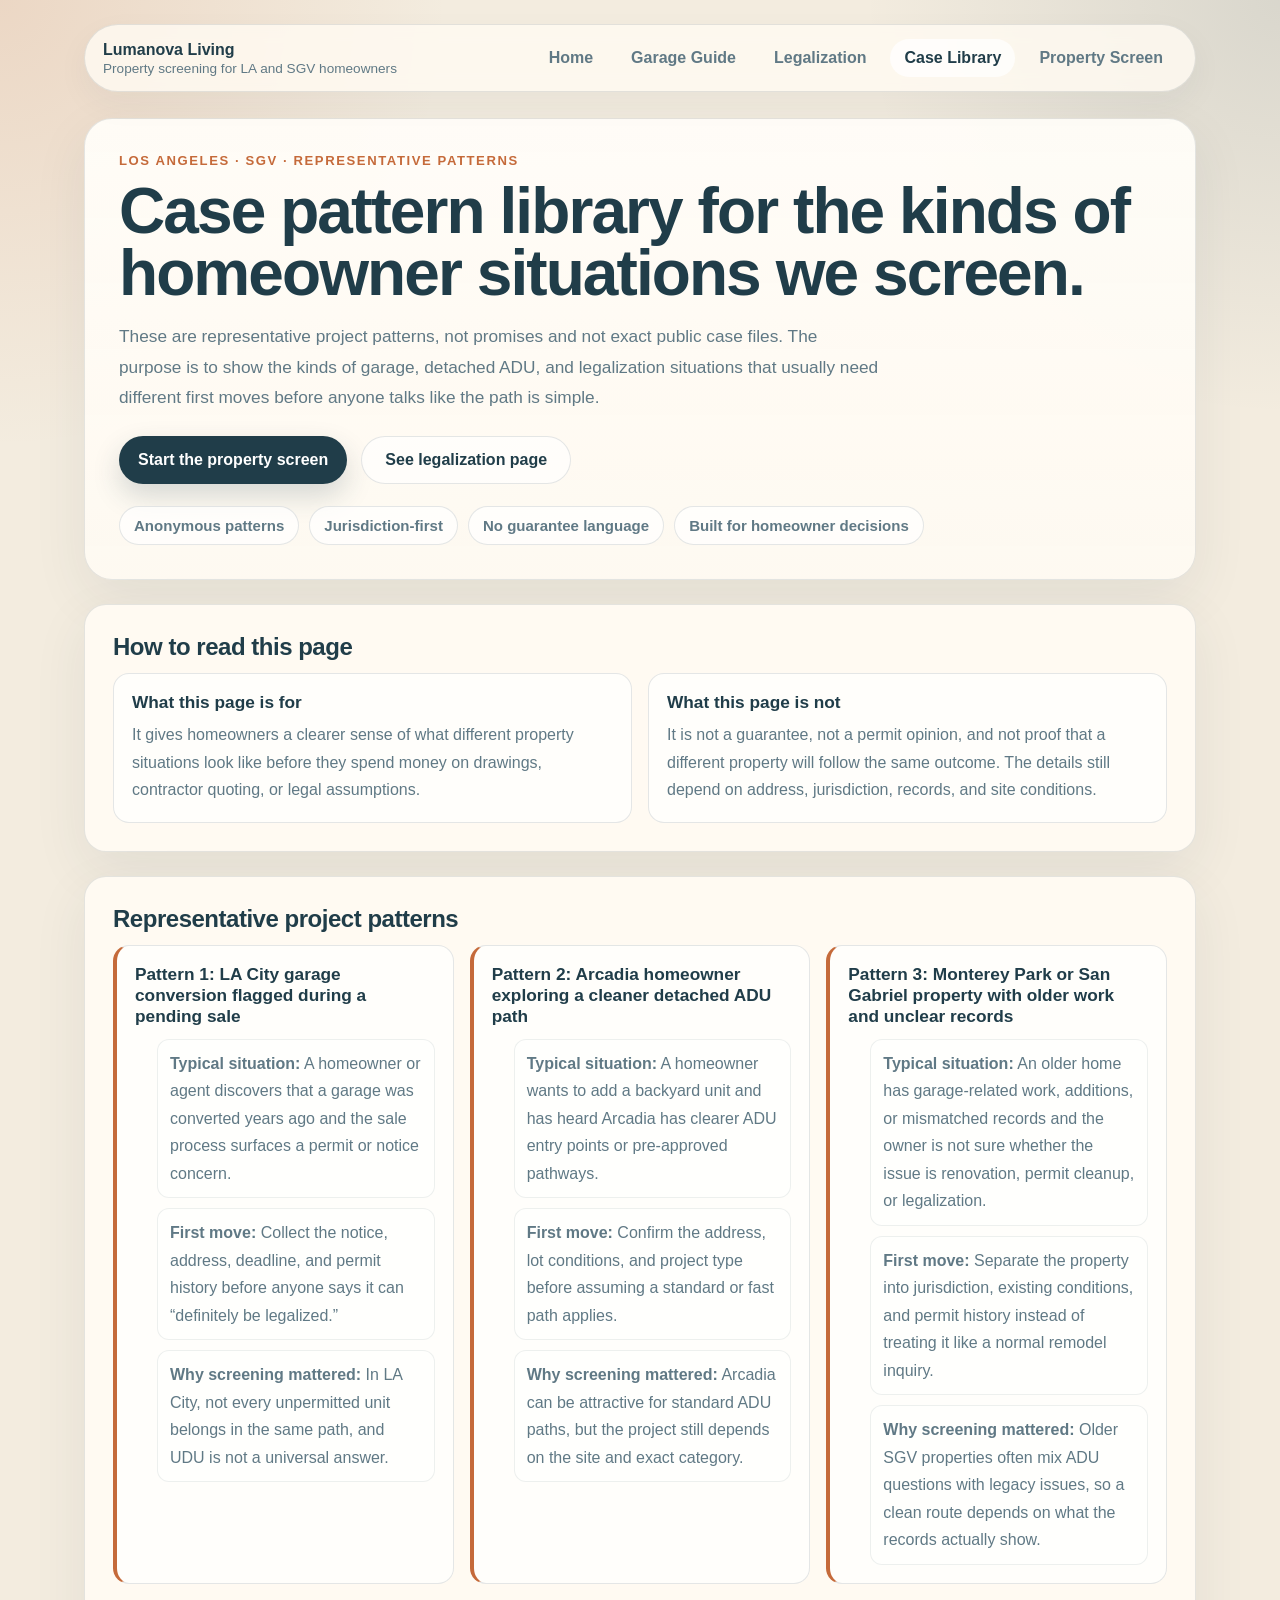
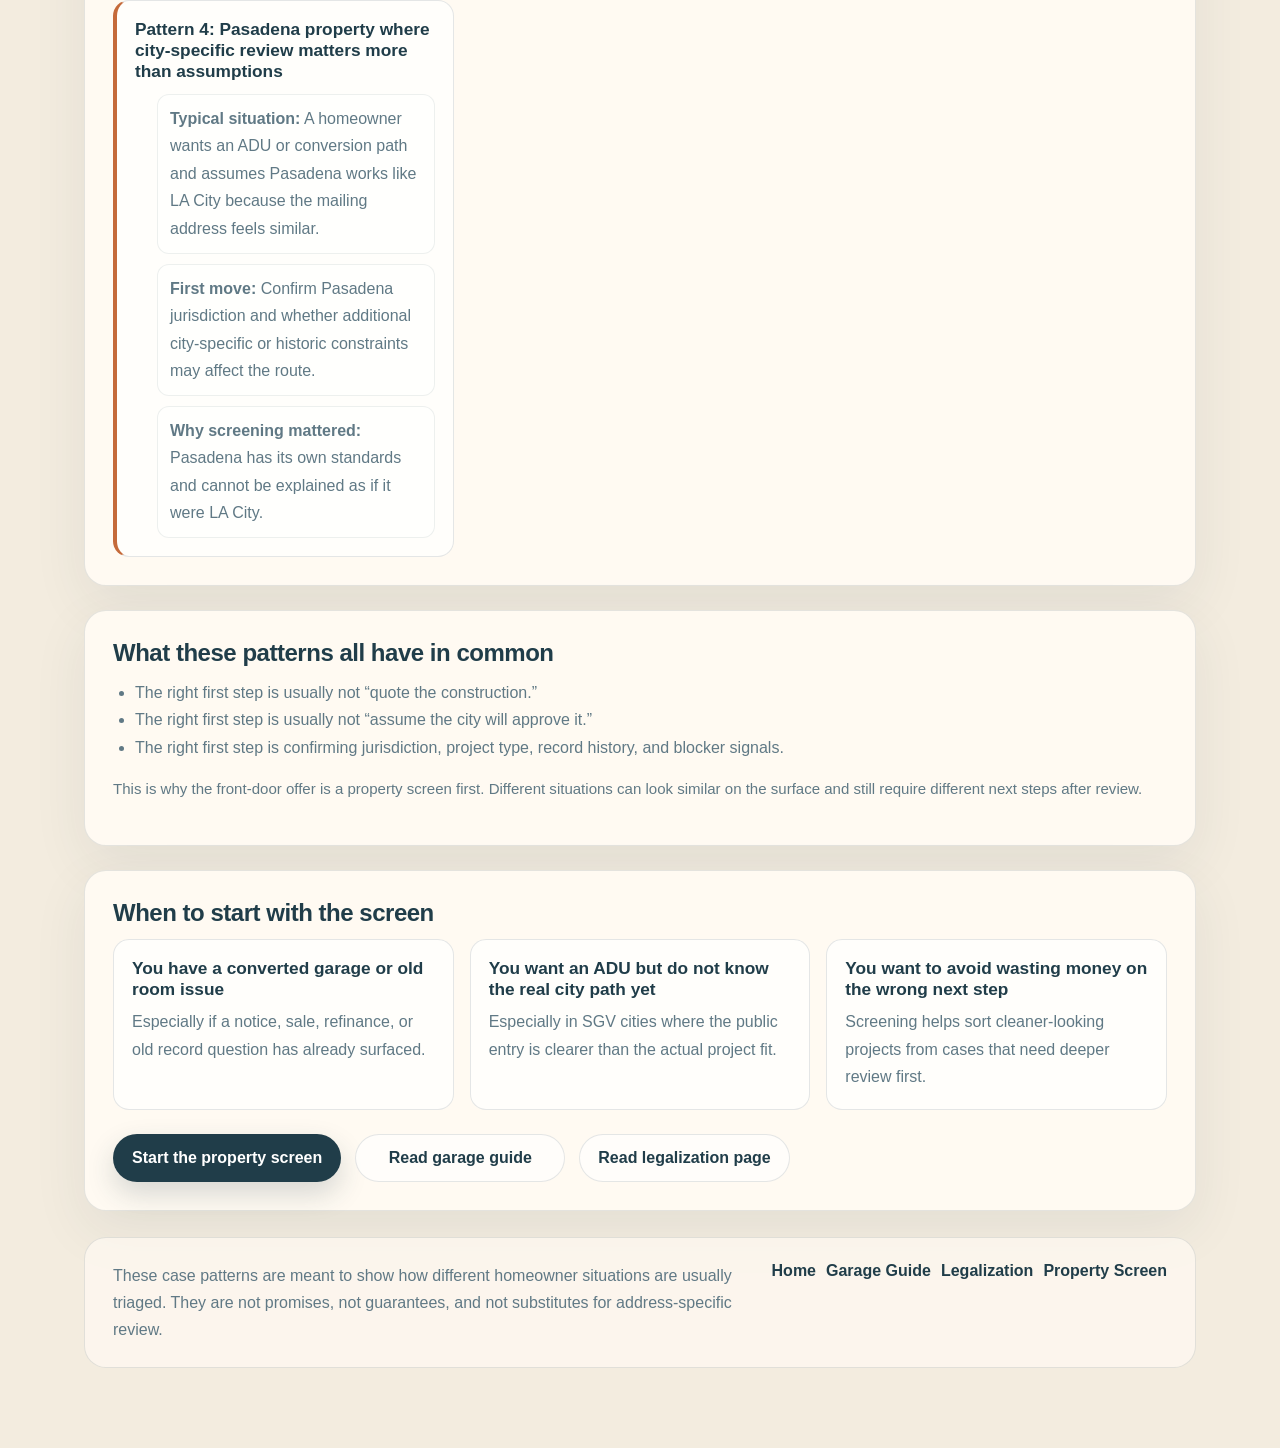
==== docs/case-library.html @ 388355a9 "Add public case pattern library" ====
<!DOCTYPE html>
<html lang="en">
  <head>
    <meta charset="UTF-8" />
    <meta name="viewport" content="width=device-width, initial-scale=1.0" />
    <title>Case Pattern Library | LA & SGV | Lumanova Living</title>
    <meta
      name="description"
      content="Representative LA and SGV project patterns for garage conversions, detached ADUs, and legalization issues. See how different property situations get screened before design or construction."
    />
    <link rel="stylesheet" href="./site.css" />
  </head>
  <body>
    <div class="site-shell">
      <header class="site-nav">
        <div class="brand-lockup">
          <div class="brand-name">Lumanova Living</div>
          <div class="brand-tag">Property screening for LA and SGV homeowners</div>
        </div>
        <nav class="nav-links">
          <a class="nav-link" href="./index.html">Home</a>
          <a class="nav-link" href="./garage-guide.html">Garage Guide</a>
          <a class="nav-link" href="./legalization.html">Legalization</a>
          <a class="nav-link is-active" href="./case-library.html">Case Library</a>
          <a class="nav-link" href="https://lumanova-living-adu-screening-fzcdyrfu9pakal7eelwwzj.streamlit.app/">Property Screen</a>
        </nav>
      </header>

      <section class="hero page-head">
        <div class="eyebrow">Los Angeles · SGV · Representative Patterns</div>
        <h1>Case pattern library for the kinds of homeowner situations we screen.</h1>
        <p class="page-sub">
          These are representative project patterns, not promises and not exact public case files. The purpose is
          to show the kinds of garage, detached ADU, and legalization situations that usually need different first
          moves before anyone talks like the path is simple.
        </p>
        <div class="hero-actions">
          <a class="button primary" href="https://lumanova-living-adu-screening-fzcdyrfu9pakal7eelwwzj.streamlit.app/">Start the property screen</a>
          <a class="button secondary" href="./legalization.html">See legalization page</a>
        </div>
        <div class="pill-row">
          <span class="pill">Anonymous patterns</span>
          <span class="pill">Jurisdiction-first</span>
          <span class="pill">No guarantee language</span>
          <span class="pill">Built for homeowner decisions</span>
        </div>
      </section>

      <section class="section">
        <h2>How to read this page</h2>
        <div class="grid-2">
          <article class="card">
            <h3>What this page is for</h3>
            <p>
              It gives homeowners a clearer sense of what different property situations look like before they spend
              money on drawings, contractor quoting, or legal assumptions.
            </p>
          </article>
          <article class="card">
            <h3>What this page is not</h3>
            <p>
              It is not a guarantee, not a permit opinion, and not proof that a different property will follow the
              same outcome. The details still depend on address, jurisdiction, records, and site conditions.
            </p>
          </article>
        </div>
      </section>

      <section class="section">
        <h2>Representative project patterns</h2>
        <div class="grid-2">
          <article class="card kicker-card">
            <h3>Pattern 1: LA City garage conversion flagged during a pending sale</h3>
            <ul class="detail-list">
              <li><strong>Typical situation:</strong> A homeowner or agent discovers that a garage was converted years ago and the sale process surfaces a permit or notice concern.</li>
              <li><strong>First move:</strong> Collect the notice, address, deadline, and permit history before anyone says it can “definitely be legalized.”</li>
              <li><strong>Why screening mattered:</strong> In LA City, not every unpermitted unit belongs in the same path, and UDU is not a universal answer.</li>
            </ul>
          </article>

          <article class="card kicker-card">
            <h3>Pattern 2: Arcadia homeowner exploring a cleaner detached ADU path</h3>
            <ul class="detail-list">
              <li><strong>Typical situation:</strong> A homeowner wants to add a backyard unit and has heard Arcadia has clearer ADU entry points or pre-approved pathways.</li>
              <li><strong>First move:</strong> Confirm the address, lot conditions, and project type before assuming a standard or fast path applies.</li>
              <li><strong>Why screening mattered:</strong> Arcadia can be attractive for standard ADU paths, but the project still depends on the site and exact category.</li>
            </ul>
          </article>

          <article class="card kicker-card">
            <h3>Pattern 3: Monterey Park or San Gabriel property with older work and unclear records</h3>
            <ul class="detail-list">
              <li><strong>Typical situation:</strong> An older home has garage-related work, additions, or mismatched records and the owner is not sure whether the issue is renovation, permit cleanup, or legalization.</li>
              <li><strong>First move:</strong> Separate the property into jurisdiction, existing conditions, and permit history instead of treating it like a normal remodel inquiry.</li>
              <li><strong>Why screening mattered:</strong> Older SGV properties often mix ADU questions with legacy issues, so a clean route depends on what the records actually show.</li>
            </ul>
          </article>

          <article class="card kicker-card">
            <h3>Pattern 4: Pasadena property where city-specific review matters more than assumptions</h3>
            <ul class="detail-list">
              <li><strong>Typical situation:</strong> A homeowner wants an ADU or conversion path and assumes Pasadena works like LA City because the mailing address feels similar.</li>
              <li><strong>First move:</strong> Confirm Pasadena jurisdiction and whether additional city-specific or historic constraints may affect the route.</li>
              <li><strong>Why screening mattered:</strong> Pasadena has its own standards and cannot be explained as if it were LA City.</li>
            </ul>
          </article>
        </div>
      </section>

      <section class="section">
        <h2>What these patterns all have in common</h2>
        <ul>
          <li>The right first step is usually not “quote the construction.”</li>
          <li>The right first step is usually not “assume the city will approve it.”</li>
          <li>The right first step is confirming jurisdiction, project type, record history, and blocker signals.</li>
        </ul>
        <p class="micro">
          This is why the front-door offer is a property screen first. Different situations can look similar on the surface and still require different next steps after review.
        </p>
      </section>

      <section class="section">
        <h2>When to start with the screen</h2>
        <div class="grid-3">
          <article class="card">
            <h3>You have a converted garage or old room issue</h3>
            <p>Especially if a notice, sale, refinance, or old record question has already surfaced.</p>
          </article>
          <article class="card">
            <h3>You want an ADU but do not know the real city path yet</h3>
            <p>Especially in SGV cities where the public entry is clearer than the actual project fit.</p>
          </article>
          <article class="card">
            <h3>You want to avoid wasting money on the wrong next step</h3>
            <p>Screening helps sort cleaner-looking projects from cases that need deeper review first.</p>
          </article>
        </div>
        <div class="section-actions">
          <a class="button primary" href="https://lumanova-living-adu-screening-fzcdyrfu9pakal7eelwwzj.streamlit.app/">Start the property screen</a>
          <a class="button secondary" href="./garage-guide.html">Read garage guide</a>
          <a class="button secondary" href="./legalization.html">Read legalization page</a>
        </div>
      </section>

      <footer class="site-footer">
        <div class="footer-copy">
          These case patterns are meant to show how different homeowner situations are usually triaged. They are not promises, not guarantees, and not substitutes for address-specific review.
        </div>
        <div class="footer-links">
          <a href="./index.html">Home</a>
          <a href="./garage-guide.html">Garage Guide</a>
          <a href="./legalization.html">Legalization</a>
          <a href="https://lumanova-living-adu-screening-fzcdyrfu9pakal7eelwwzj.streamlit.app/">Property Screen</a>
        </div>
      </footer>
    </div>
  </body>
</html>
---- docs/site.css ----
:root {
  --bg: #f3ecdf;
  --panel: #fffaf2;
  --panel-strong: #fffdf8;
  --text: #203d49;
  --muted: #607985;
  --accent: #c56a3a;
  --accent-soft: rgba(197, 106, 58, 0.12);
  --line: rgba(32, 61, 73, 0.12);
  --shadow: 0 18px 54px rgba(32, 61, 73, 0.08);
  --radius-xl: 28px;
  --radius-lg: 22px;
  --radius-md: 16px;
}

* {
  box-sizing: border-box;
}

html {
  scroll-behavior: smooth;
}

body {
  margin: 0;
  font-family: "Avenir Next", "Helvetica Neue", sans-serif;
  color: var(--text);
  background:
    radial-gradient(circle at top left, rgba(197, 106, 58, 0.16), transparent 28rem),
    radial-gradient(circle at top right, rgba(32, 61, 73, 0.12), transparent 26rem),
    var(--bg);
}

a {
  color: inherit;
}

.site-shell {
  max-width: 1160px;
  margin: 0 auto;
  padding: 24px 24px 80px;
}

.site-nav {
  display: flex;
  align-items: center;
  justify-content: space-between;
  gap: 16px;
  padding: 14px 18px;
  border: 1px solid var(--line);
  border-radius: 999px;
  background: rgba(255, 250, 242, 0.82);
  backdrop-filter: blur(10px);
  box-shadow: 0 12px 32px rgba(32, 61, 73, 0.05);
}

.brand-lockup {
  display: flex;
  flex-direction: column;
  gap: 2px;
}

.brand-name {
  font-size: 1rem;
  font-weight: 800;
}

.brand-tag {
  color: var(--muted);
  font-size: 0.85rem;
}

.nav-links {
  display: flex;
  flex-wrap: wrap;
  align-items: center;
  justify-content: flex-end;
  gap: 10px;
}

.nav-link {
  text-decoration: none;
  padding: 10px 14px;
  border-radius: 999px;
  color: var(--muted);
  font-weight: 600;
  transition: background 0.18s ease, color 0.18s ease;
}

.nav-link:hover,
.nav-link.is-active {
  color: var(--text);
  background: rgba(255, 255, 255, 0.72);
}

.hero {
  margin-top: 26px;
  padding: 34px;
  border-radius: var(--radius-xl);
  border: 1px solid var(--line);
  background: linear-gradient(180deg, rgba(255, 253, 248, 0.95), rgba(255, 250, 242, 0.92));
  box-shadow: var(--shadow);
}

.eyebrow {
  color: var(--accent);
  text-transform: uppercase;
  letter-spacing: 0.12em;
  font-size: 0.82rem;
  font-weight: 800;
}

.hero h1,
.page-head h1 {
  margin: 12px 0 14px;
  font-size: clamp(2.4rem, 5vw, 4.6rem);
  line-height: 0.97;
  letter-spacing: -0.03em;
}

.hero-copy,
.page-sub {
  max-width: 760px;
  color: var(--muted);
  font-size: 1.08rem;
  line-height: 1.75;
}

.hero-actions,
.section-actions {
  display: flex;
  flex-wrap: wrap;
  gap: 14px;
  margin-top: 24px;
}

.button {
  text-decoration: none;
  display: inline-flex;
  align-items: center;
  justify-content: center;
  min-width: 210px;
  padding: 14px 18px;
  border-radius: 999px;
  font-weight: 800;
  border: 1px solid transparent;
  transition: transform 0.18s ease, box-shadow 0.18s ease, background 0.18s ease;
}

.button:hover {
  transform: translateY(-1px);
}

.button.primary {
  background: var(--text);
  color: #fff;
  box-shadow: 0 12px 28px rgba(32, 61, 73, 0.18);
}

.button.secondary {
  background: rgba(255, 255, 255, 0.64);
  border-color: var(--line);
  color: var(--text);
}

.pill-row {
  display: flex;
  flex-wrap: wrap;
  gap: 10px;
  margin-top: 22px;
}

.pill {
  display: inline-flex;
  align-items: center;
  gap: 8px;
  padding: 10px 14px;
  border-radius: 999px;
  background: rgba(255, 255, 255, 0.7);
  border: 1px solid var(--line);
  color: var(--muted);
  font-size: 0.94rem;
  font-weight: 600;
}

.section {
  margin-top: 24px;
  padding: 28px;
  border-radius: var(--radius-lg);
  border: 1px solid var(--line);
  background: var(--panel);
  box-shadow: var(--shadow);
}

.section h2 {
  margin: 0 0 12px;
  font-size: 1.5rem;
  letter-spacing: -0.02em;
}

.section p,
.section li {
  color: var(--muted);
  line-height: 1.72;
}

.section ul {
  margin: 12px 0 0;
  padding-left: 22px;
}

.grid-3,
.grid-2 {
  display: grid;
  gap: 16px;
}

.grid-3 {
  grid-template-columns: repeat(auto-fit, minmax(230px, 1fr));
}

.grid-2 {
  grid-template-columns: repeat(auto-fit, minmax(280px, 1fr));
}

.card {
  border: 1px solid var(--line);
  border-radius: var(--radius-md);
  padding: 18px;
  background: rgba(255, 255, 255, 0.7);
}

.card.kicker-card {
  border-left: 4px solid var(--accent);
}

.card h3 {
  margin: 0 0 8px;
  font-size: 1.08rem;
}

.card p {
  margin: 0;
}

.process-list {
  display: grid;
  gap: 14px;
}

.process-step {
  display: grid;
  grid-template-columns: 48px 1fr;
  gap: 14px;
  align-items: start;
  padding: 16px 0;
  border-top: 1px solid var(--line);
}

.process-step:first-child {
  border-top: 0;
  padding-top: 0;
}

.step-badge {
  width: 44px;
  height: 44px;
  border-radius: 50%;
  display: inline-flex;
  align-items: center;
  justify-content: center;
  background: var(--accent-soft);
  color: var(--accent);
  font-weight: 800;
}

.faq-item + .faq-item {
  margin-top: 18px;
  padding-top: 18px;
  border-top: 1px solid var(--line);
}

.faq-item h3 {
  margin: 0 0 8px;
  font-size: 1.02rem;
}

.site-footer {
  margin-top: 26px;
  padding: 24px 28px;
  border-radius: var(--radius-lg);
  border: 1px solid var(--line);
  background: rgba(255, 250, 242, 0.7);
  display: flex;
  flex-wrap: wrap;
  justify-content: space-between;
  gap: 16px;
}

.footer-copy {
  max-width: 640px;
  color: var(--muted);
  line-height: 1.7;
}

.footer-links {
  display: flex;
  flex-wrap: wrap;
  gap: 10px;
}

.footer-links a {
  text-decoration: none;
  color: var(--text);
  font-weight: 700;
}

.micro {
  font-size: 0.94rem;
  color: var(--muted);
}

.micro strong {
  color: var(--text);
}

.split-highlight {
  display: grid;
  grid-template-columns: 1.15fr 0.85fr;
  gap: 18px;
}

.detail-list {
  margin: 12px 0 0;
  padding: 0;
  list-style: none;
  display: grid;
  gap: 10px;
}

.detail-list li {
  margin: 0;
  padding: 10px 12px;
  border-radius: 12px;
  background: rgba(255, 255, 255, 0.55);
  border: 1px solid rgba(32, 61, 73, 0.08);
}

@media (max-width: 900px) {
  .split-highlight {
    grid-template-columns: 1fr;
  }
}

@media (max-width: 760px) {
  .site-shell {
    padding: 16px 16px 60px;
  }

  .site-nav {
    border-radius: 24px;
    padding: 16px;
    align-items: flex-start;
    flex-direction: column;
  }

  .nav-links {
    justify-content: flex-start;
  }

  .hero,
  .section,
  .site-footer {
    padding: 22px;
  }

  .hero h1,
  .page-head h1 {
    font-size: 2.35rem;
  }

  .button {
    width: 100%;
  }
}
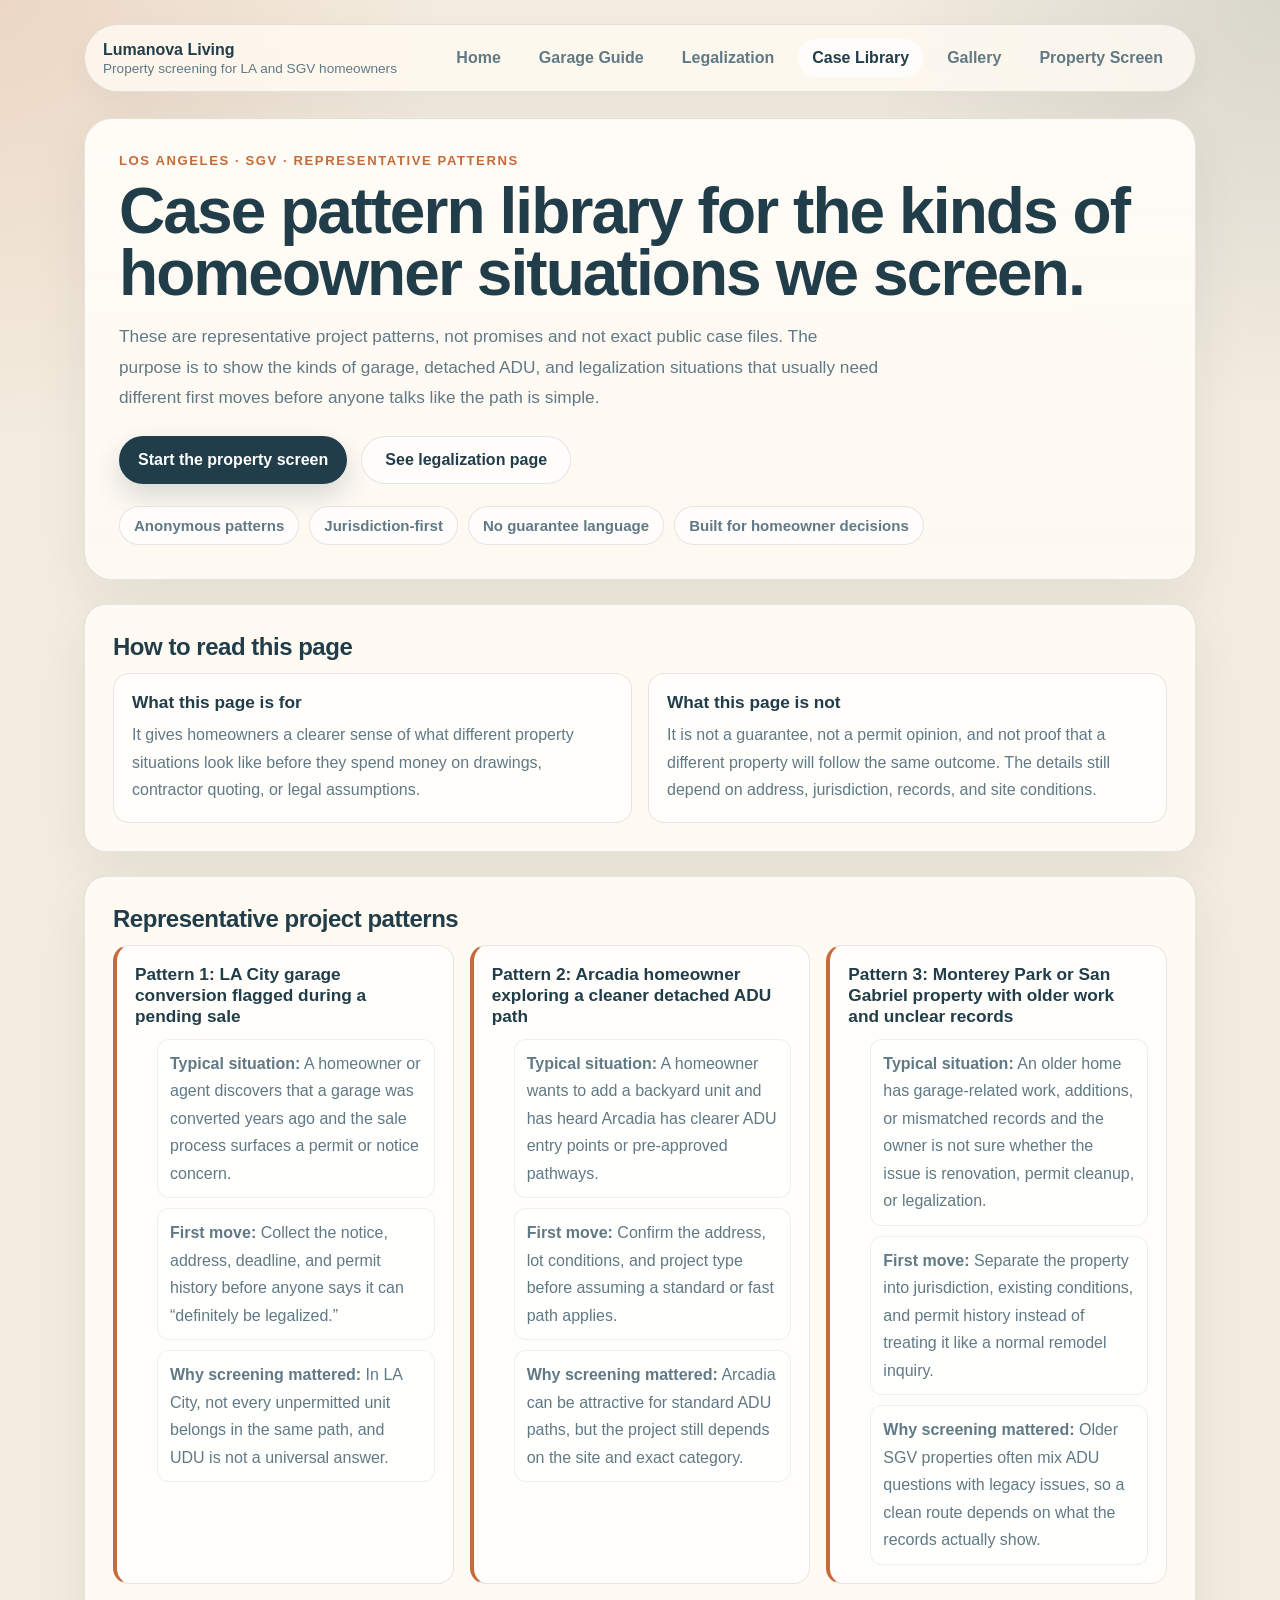
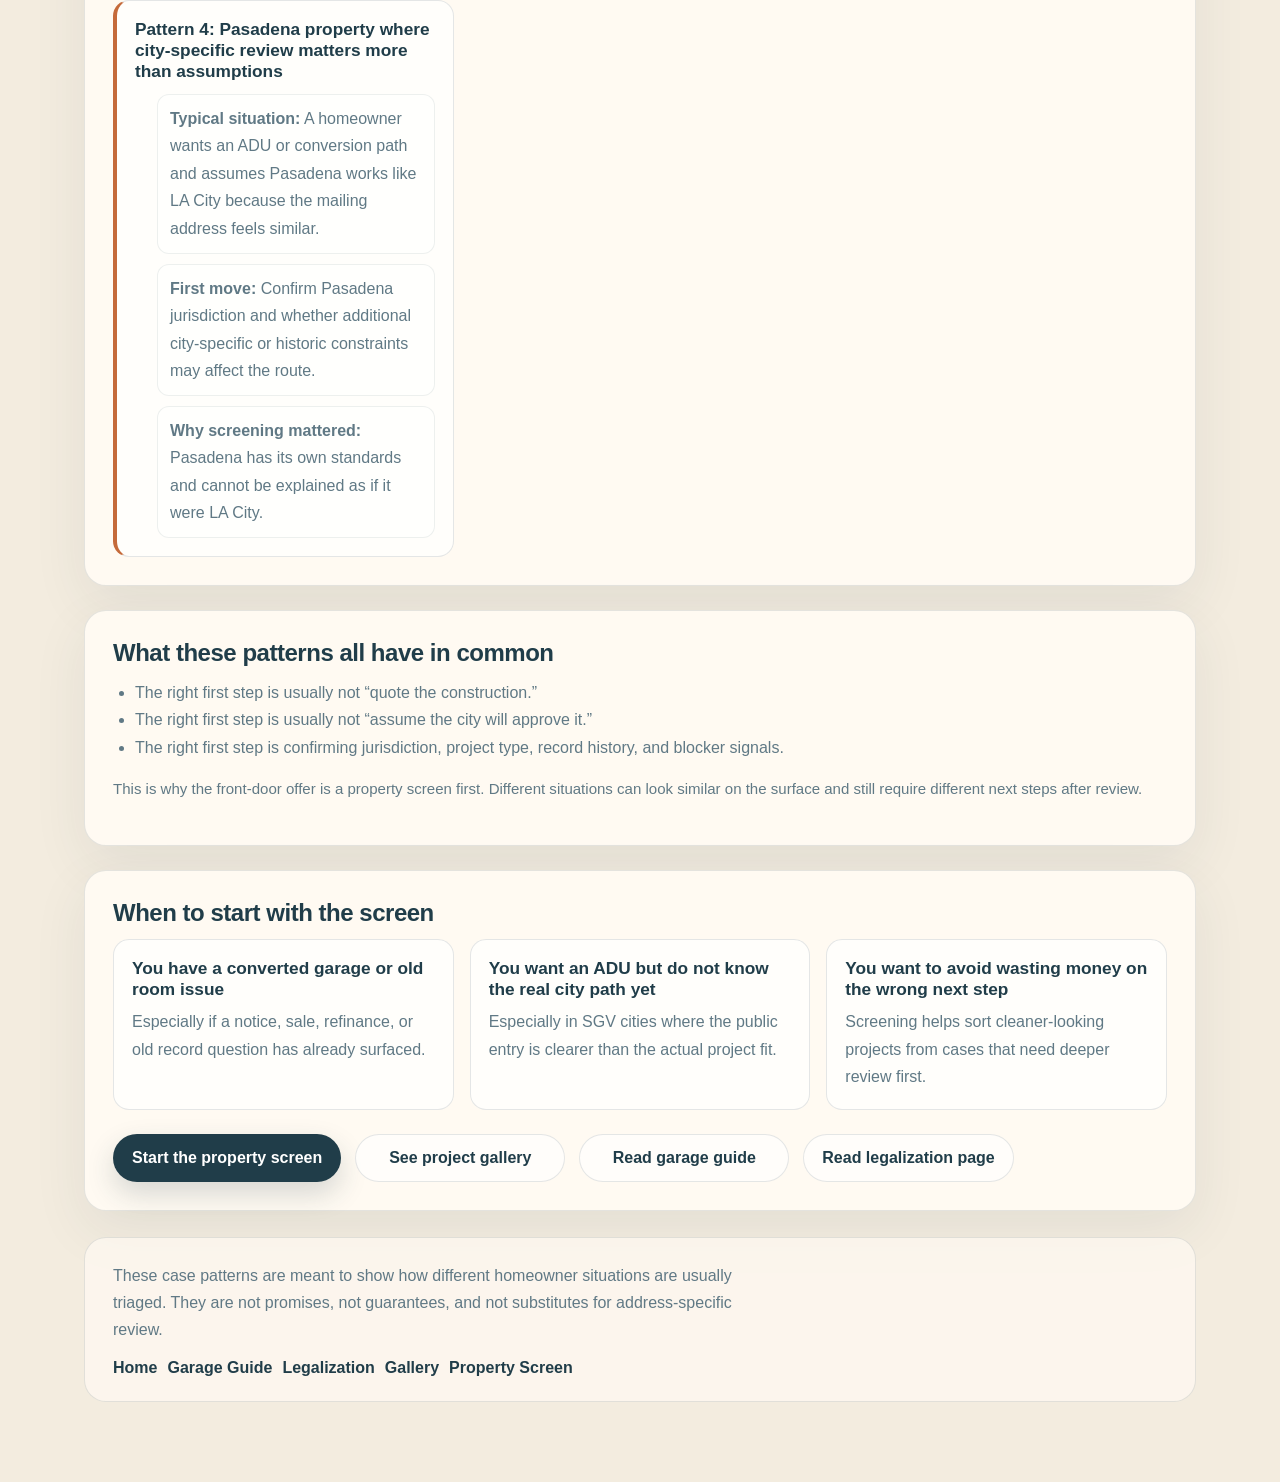
==== commit d50d19f9: "Add public project gallery assets" ====
--- a/docs/case-library.html
+++ b/docs/case-library.html
@@ -22,6 +22,7 @@
           <a class="nav-link" href="./garage-guide.html">Garage Guide</a>
           <a class="nav-link" href="./legalization.html">Legalization</a>
           <a class="nav-link is-active" href="./case-library.html">Case Library</a>
+          <a class="nav-link" href="./gallery.html">Gallery</a>
           <a class="nav-link" href="https://lumanova-living-adu-screening-fzcdyrfu9pakal7eelwwzj.streamlit.app/">Property Screen</a>
         </nav>
       </header>
@@ -137,6 +138,7 @@
         </div>
         <div class="section-actions">
           <a class="button primary" href="https://lumanova-living-adu-screening-fzcdyrfu9pakal7eelwwzj.streamlit.app/">Start the property screen</a>
+          <a class="button secondary" href="./gallery.html">See project gallery</a>
           <a class="button secondary" href="./garage-guide.html">Read garage guide</a>
           <a class="button secondary" href="./legalization.html">Read legalization page</a>
         </div>
@@ -150,6 +152,7 @@
           <a href="./index.html">Home</a>
           <a href="./garage-guide.html">Garage Guide</a>
           <a href="./legalization.html">Legalization</a>
+          <a href="./gallery.html">Gallery</a>
           <a href="https://lumanova-living-adu-screening-fzcdyrfu9pakal7eelwwzj.streamlit.app/">Property Screen</a>
         </div>
       </footer>
--- a/docs/site.css
+++ b/docs/site.css
@@ -280,6 +280,60 @@
   border-top: 1px solid var(--line);
 }
 
+.gallery-pair {
+  display: grid;
+  grid-template-columns: repeat(auto-fit, minmax(260px, 1fr));
+  gap: 16px;
+}
+
+.gallery-grid {
+  display: grid;
+  gap: 28px;
+}
+
+.media-frame {
+  border: 1px solid var(--line);
+  border-radius: var(--radius-md);
+  overflow: hidden;
+  background: rgba(255, 255, 255, 0.76);
+  box-shadow: 0 10px 24px rgba(32, 61, 73, 0.05);
+}
+
+.media-frame img,
+.media-frame video {
+  display: block;
+  width: 100%;
+  height: 320px;
+  object-fit: cover;
+  background: #dfe6e9;
+}
+
+.media-caption {
+  padding: 14px 16px 16px;
+}
+
+.media-caption strong {
+  display: block;
+  margin-bottom: 6px;
+  font-size: 0.94rem;
+  letter-spacing: 0.02em;
+}
+
+.media-caption p {
+  margin: 0;
+  color: var(--muted);
+  line-height: 1.6;
+}
+
+.section-label {
+  margin: 0 0 12px;
+  color: var(--accent);
+  text-transform: uppercase;
+  letter-spacing: 0.12em;
+  font-size: 0.8rem;
+  font-weight: 800;
+}
+
 .faq-item h3 {
   margin: 0 0 8px;
   font-size: 1.02rem;
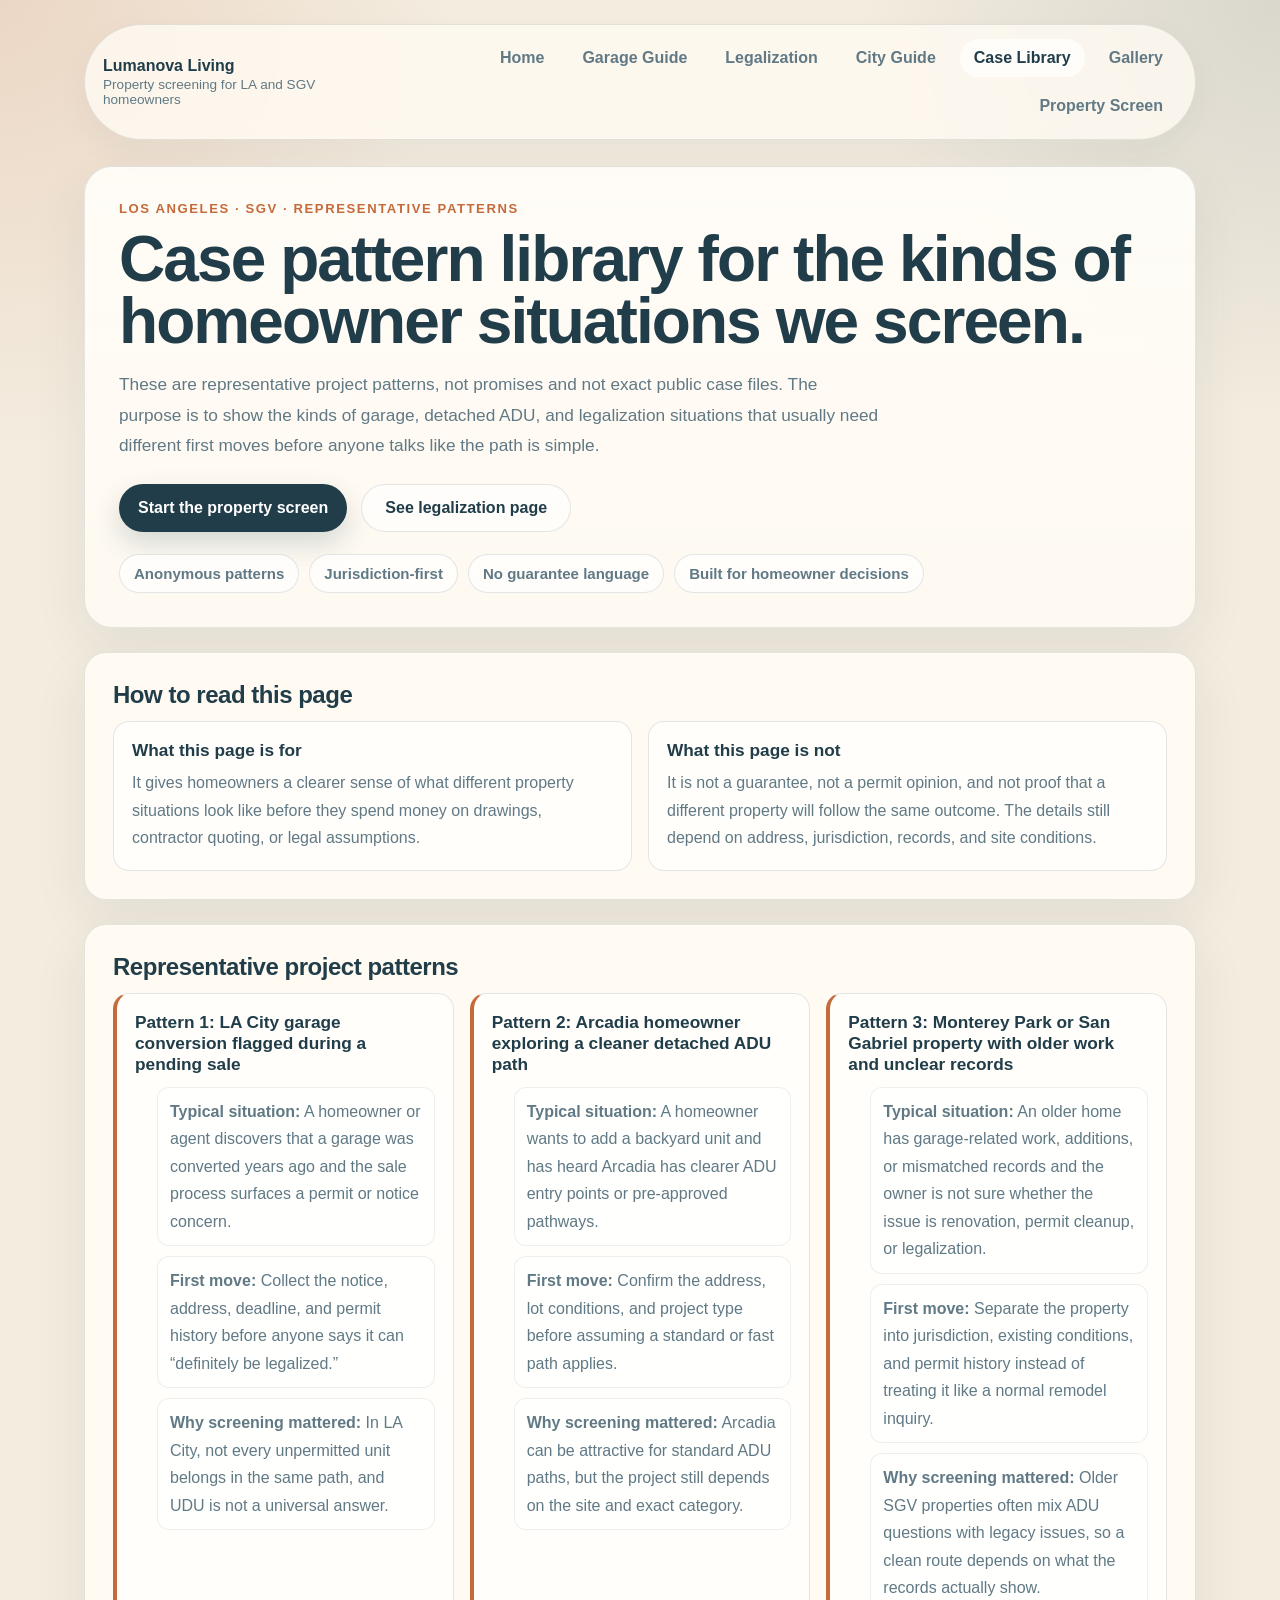
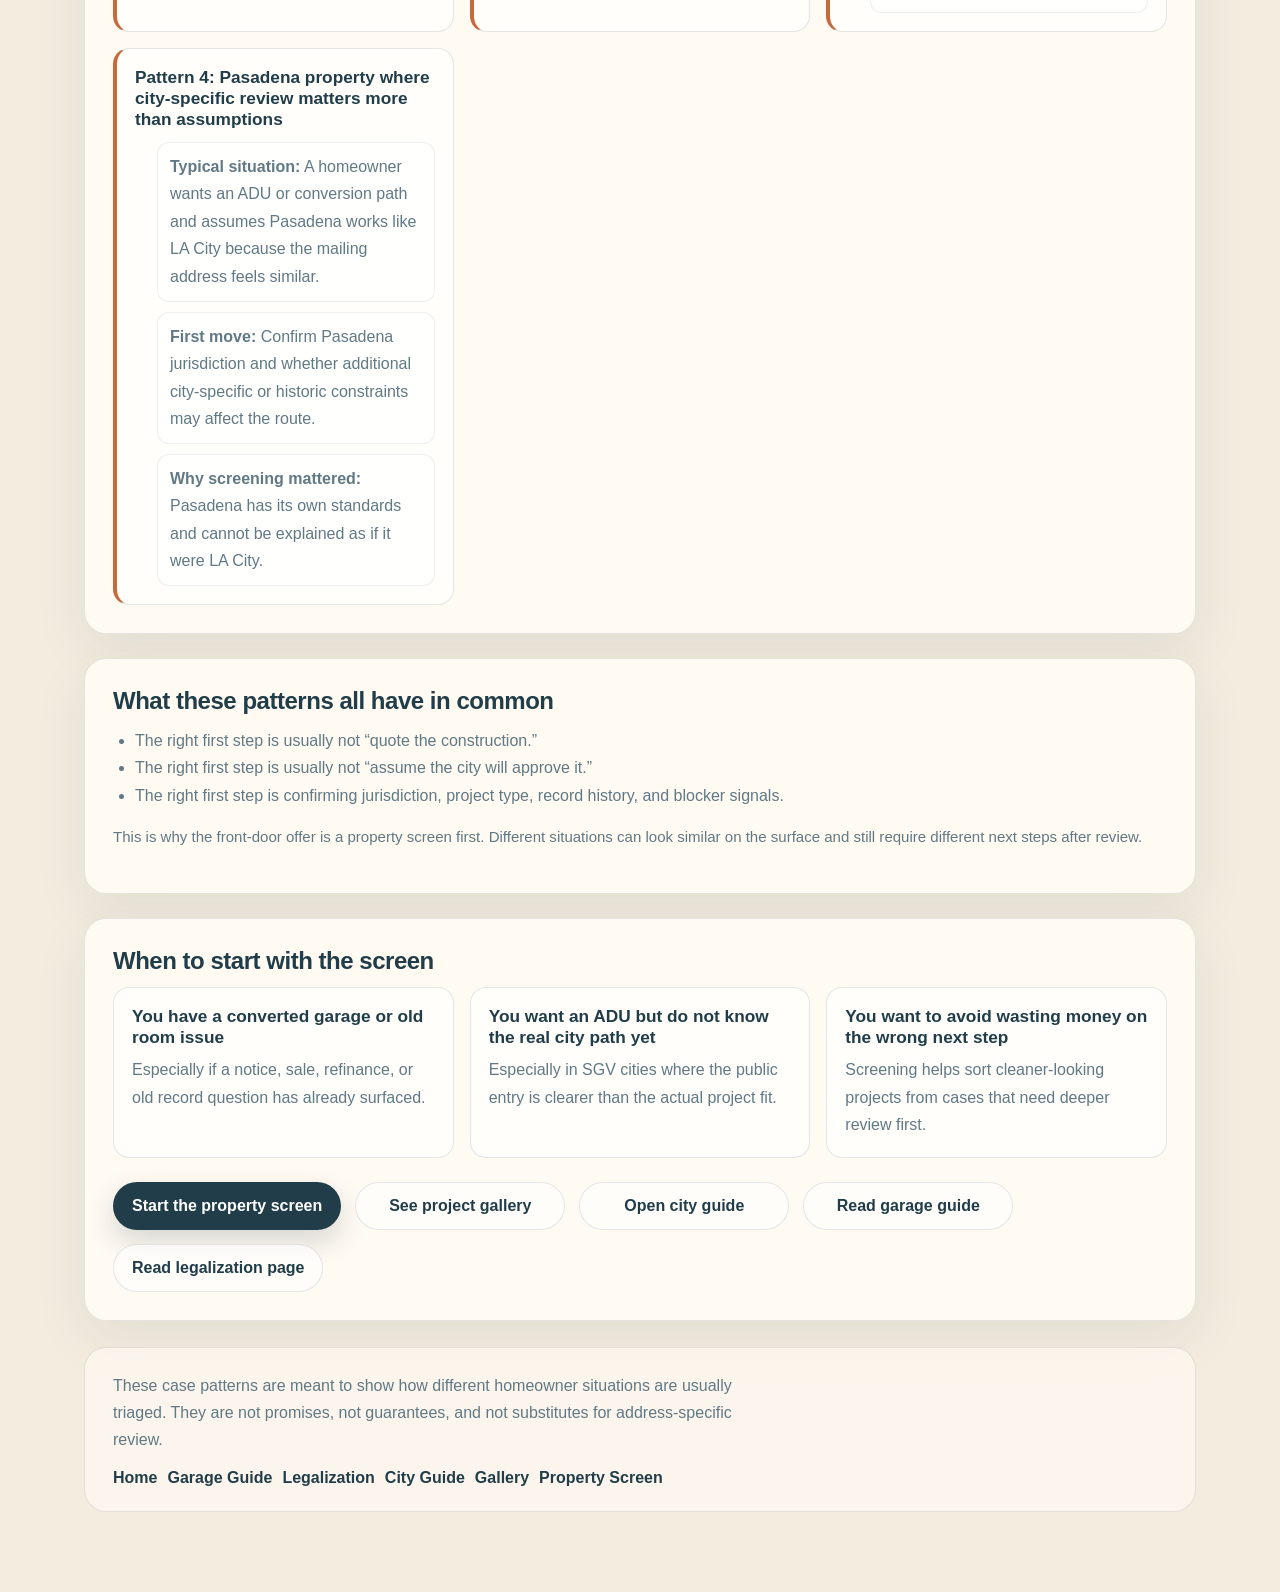
==== commit e3b1bc7a: "Add bilingual static pages and city guide" ====
--- a/docs/case-library.html
+++ b/docs/case-library.html
@@ -21,6 +21,7 @@
           <a class="nav-link" href="./index.html">Home</a>
           <a class="nav-link" href="./garage-guide.html">Garage Guide</a>
           <a class="nav-link" href="./legalization.html">Legalization</a>
+          <a class="nav-link" href="./city-guide.html">City Guide</a>
           <a class="nav-link is-active" href="./case-library.html">Case Library</a>
           <a class="nav-link" href="./gallery.html">Gallery</a>
           <a class="nav-link" href="https://lumanova-living-adu-screening-fzcdyrfu9pakal7eelwwzj.streamlit.app/">Property Screen</a>
@@ -139,6 +140,7 @@
         <div class="section-actions">
           <a class="button primary" href="https://lumanova-living-adu-screening-fzcdyrfu9pakal7eelwwzj.streamlit.app/">Start the property screen</a>
           <a class="button secondary" href="./gallery.html">See project gallery</a>
+          <a class="button secondary" href="./city-guide.html">Open city guide</a>
           <a class="button secondary" href="./garage-guide.html">Read garage guide</a>
           <a class="button secondary" href="./legalization.html">Read legalization page</a>
         </div>
@@ -152,6 +154,7 @@
           <a href="./index.html">Home</a>
           <a href="./garage-guide.html">Garage Guide</a>
           <a href="./legalization.html">Legalization</a>
+          <a href="./city-guide.html">City Guide</a>
           <a href="./gallery.html">Gallery</a>
           <a href="https://lumanova-living-adu-screening-fzcdyrfu9pakal7eelwwzj.streamlit.app/">Property Screen</a>
         </div>
--- a/docs/site.css
+++ b/docs/site.css
@@ -118,6 +118,16 @@
   letter-spacing: -0.03em;
 }
 
+.zh-hero {
+  display: block;
+  margin-top: 10px;
+  color: var(--accent);
+  font-size: 0.38em;
+  line-height: 1.24;
+  letter-spacing: 0;
+  font-weight: 700;
+}
+
 .hero-copy,
 .page-sub {
   max-width: 760px;
@@ -204,6 +214,24 @@
   line-height: 1.72;
 }
 
+.section-kicker {
+  max-width: 820px;
+  margin: 0 0 14px;
+  color: var(--muted);
+  line-height: 1.72;
+}
+
+.zh-copy {
+  margin-top: 10px;
+  color: var(--text);
+  line-height: 1.76;
+  font-size: 0.98rem;
+}
+
+.zh-copy strong {
+  color: var(--text);
+}
+
 .section ul {
   margin: 12px 0 0;
   padding-left: 22px;
@@ -400,6 +428,37 @@
   border: 1px solid rgba(32, 61, 73, 0.08);
 }
 
+.guide-table {
+  width: 100%;
+  margin-top: 14px;
+  border-collapse: collapse;
+}
+
+.guide-table th,
+.guide-table td {
+  text-align: left;
+  vertical-align: top;
+  padding: 14px 12px;
+  border-top: 1px solid var(--line);
+}
+
+.guide-table th {
+  color: var(--muted);
+  font-size: 0.82rem;
+  letter-spacing: 0.1em;
+  text-transform: uppercase;
+}
+
+.guide-table a {
+  color: var(--accent);
+  font-weight: 700;
+  text-decoration: none;
+}
+
+.guide-table a:hover {
+  text-decoration: underline;
+}
+
 @media (max-width: 900px) {
   .split-highlight {
     grid-template-columns: 1fr;
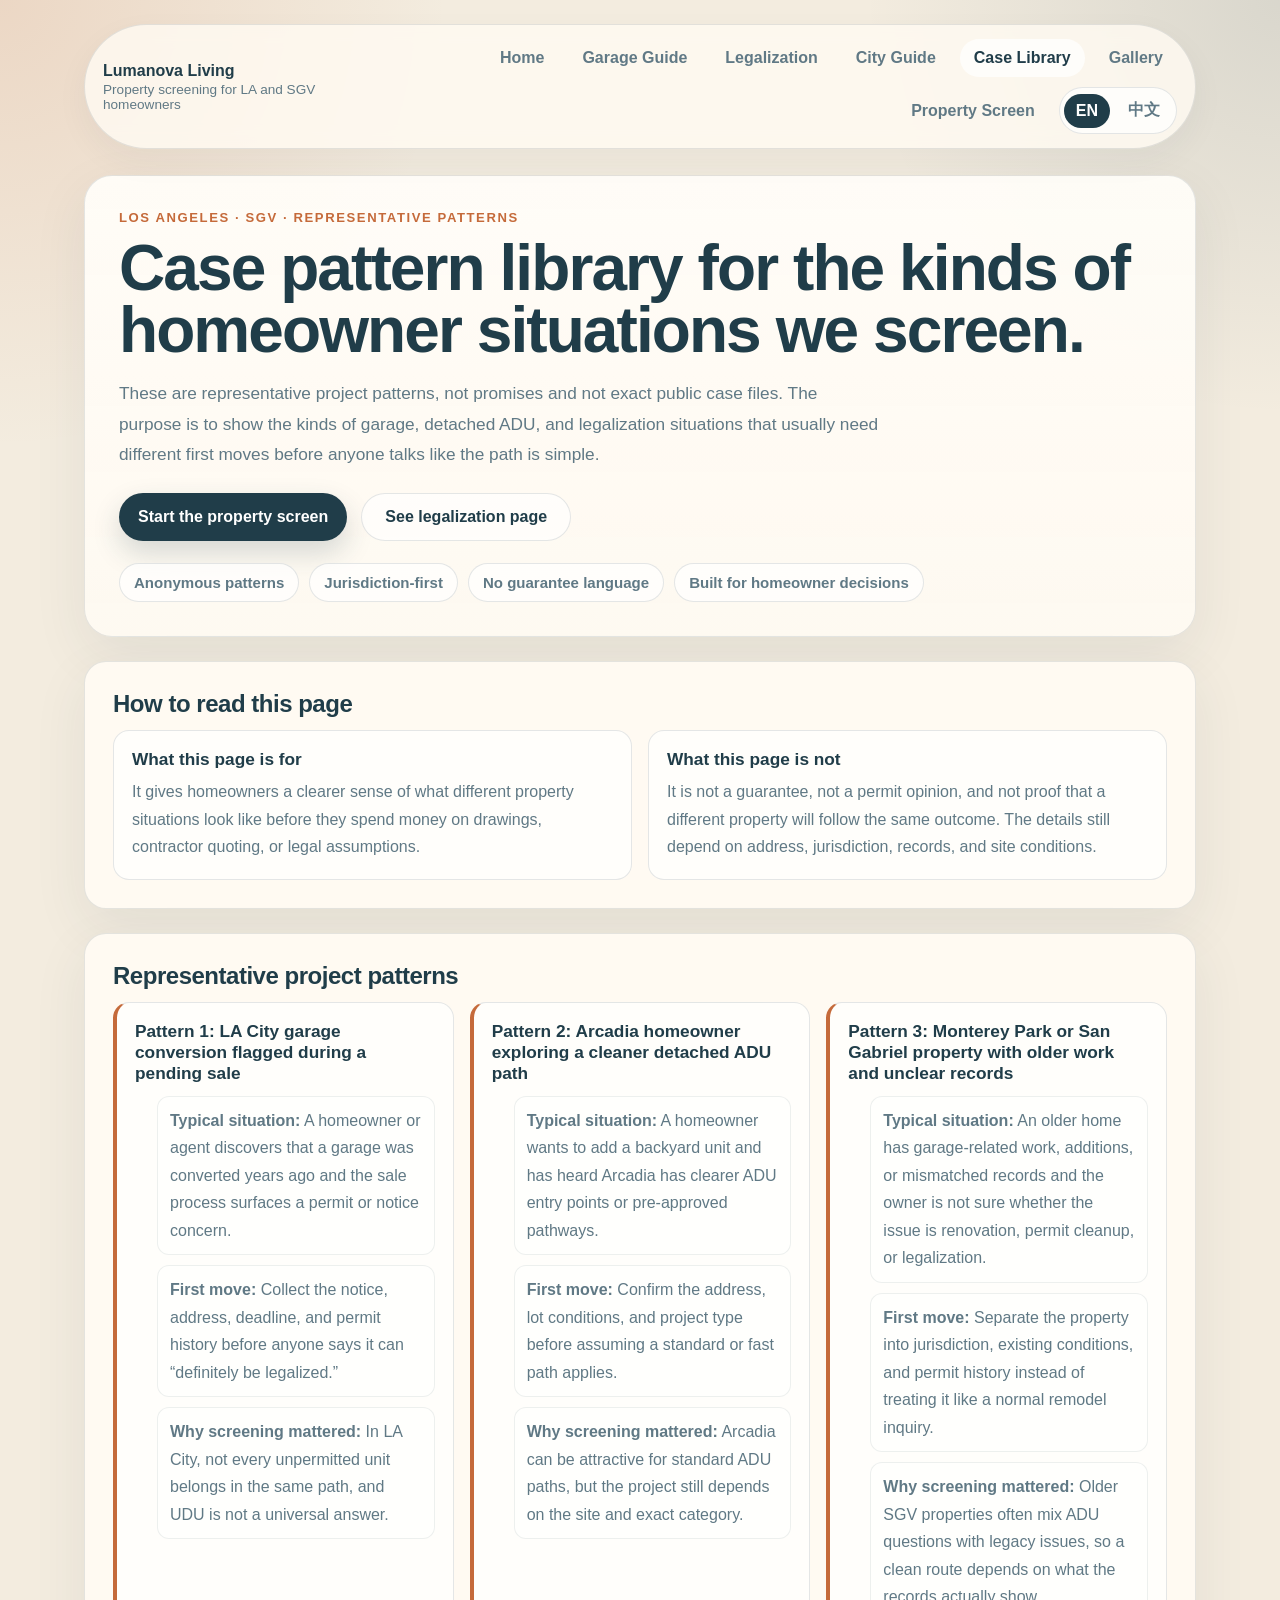
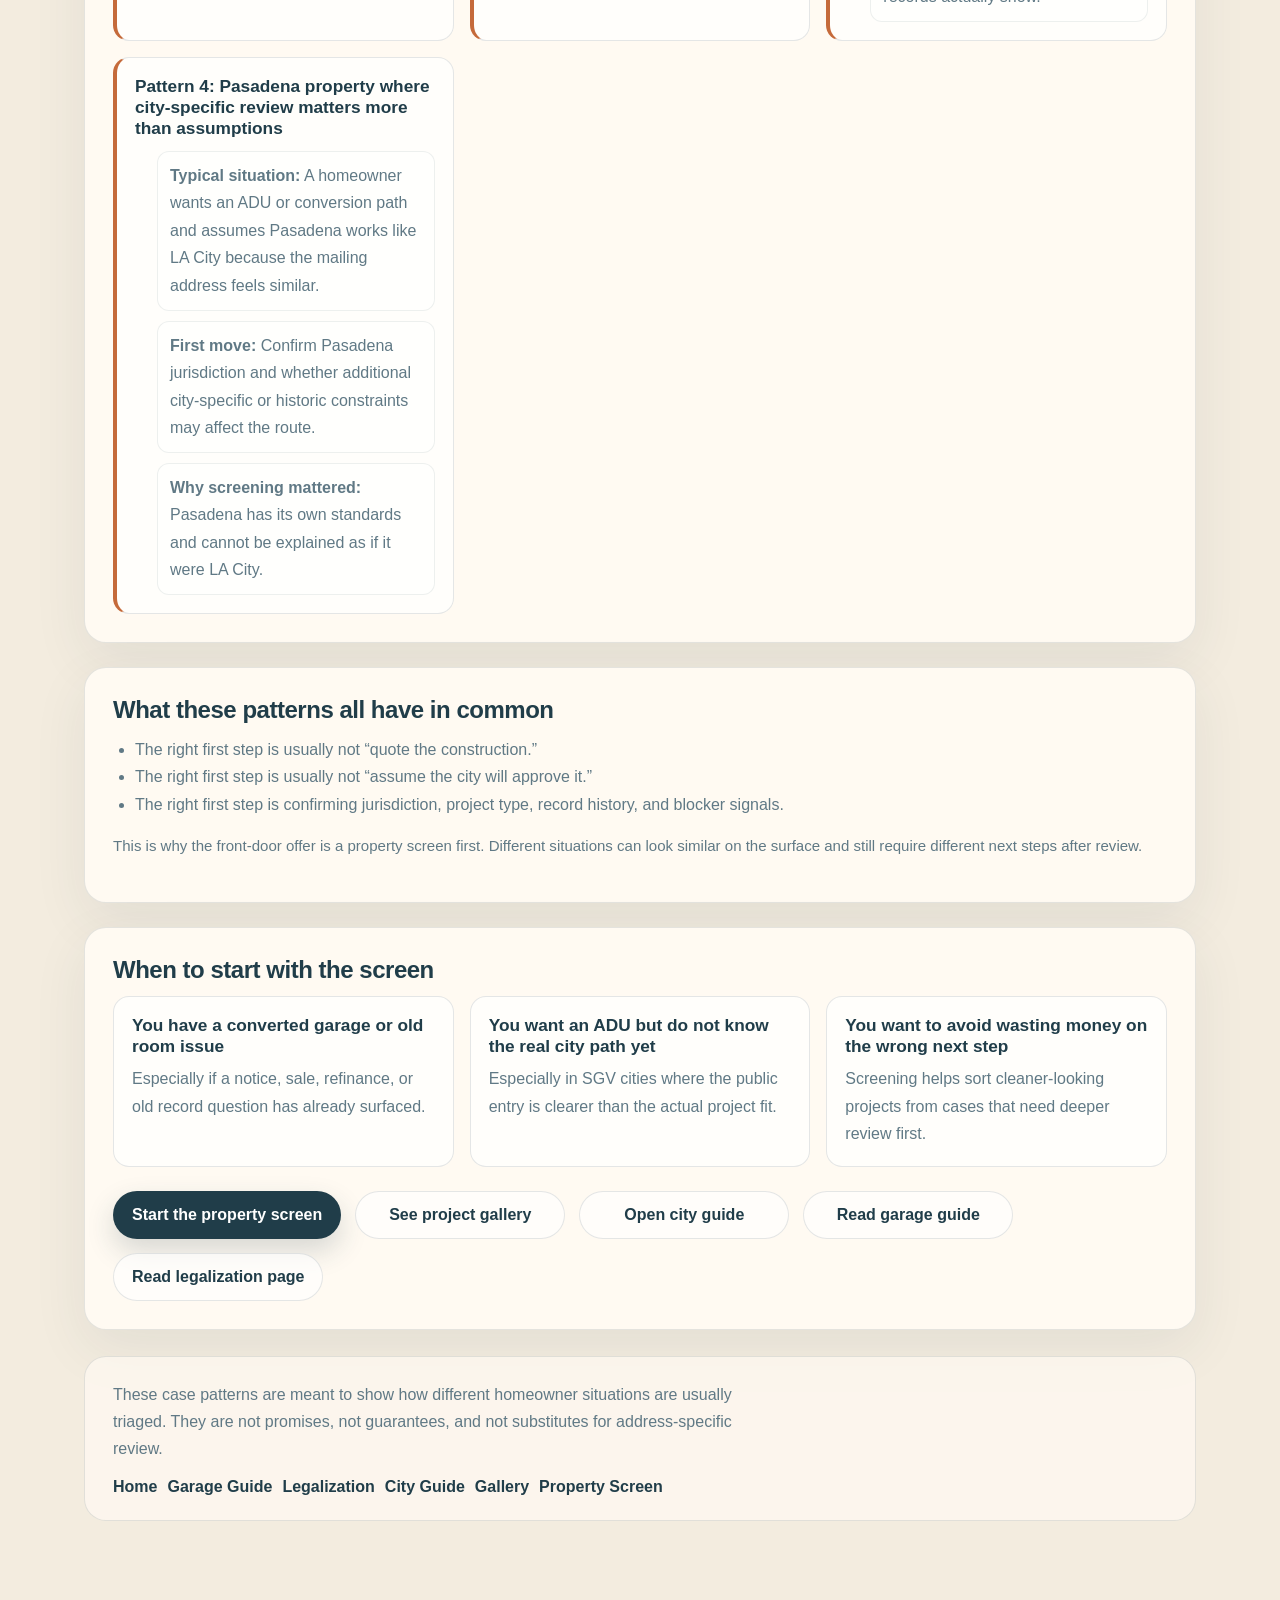
==== commit c8d5cbc7: "Add top-right language toggle for static pages" ====
--- a/docs/case-library.html
+++ b/docs/case-library.html
@@ -1,5 +1,5 @@
 <!DOCTYPE html>
-<html lang="en">
+<html lang="en" data-ui-lang="en">
   <head>
     <meta charset="UTF-8" />
     <meta name="viewport" content="width=device-width, initial-scale=1.0" />
@@ -9,22 +9,30 @@
       content="Representative LA and SGV project patterns for garage conversions, detached ADUs, and legalization issues. See how different property situations get screened before design or construction."
     />
     <link rel="stylesheet" href="./site.css" />
+    <script src="./site.js" defer></script>
   </head>
   <body>
     <div class="site-shell">
       <header class="site-nav">
         <div class="brand-lockup">
           <div class="brand-name">Lumanova Living</div>
-          <div class="brand-tag">Property screening for LA and SGV homeowners</div>
+          <div class="brand-tag">
+            <span data-lang="en">Property screening for LA and SGV homeowners</span>
+            <span data-lang="zh">洛杉矶与圣盖博谷业主的物业预筛工具</span>
+          </div>
         </div>
         <nav class="nav-links">
-          <a class="nav-link" href="./index.html">Home</a>
-          <a class="nav-link" href="./garage-guide.html">Garage Guide</a>
-          <a class="nav-link" href="./legalization.html">Legalization</a>
-          <a class="nav-link" href="./city-guide.html">City Guide</a>
-          <a class="nav-link is-active" href="./case-library.html">Case Library</a>
-          <a class="nav-link" href="./gallery.html">Gallery</a>
-          <a class="nav-link" href="https://lumanova-living-adu-screening-fzcdyrfu9pakal7eelwwzj.streamlit.app/">Property Screen</a>
+          <a class="nav-link" href="./index.html"><span data-lang="en">Home</span><span data-lang="zh">首页</span></a>
+          <a class="nav-link" href="./garage-guide.html"><span data-lang="en">Garage Guide</span><span data-lang="zh">车库指南</span></a>
+          <a class="nav-link" href="./legalization.html"><span data-lang="en">Legalization</span><span data-lang="zh">合法化</span></a>
+          <a class="nav-link" href="./city-guide.html"><span data-lang="en">City Guide</span><span data-lang="zh">城市入口</span></a>
+          <a class="nav-link is-active" href="./case-library.html"><span data-lang="en">Case Library</span><span data-lang="zh">案例库</span></a>
+          <a class="nav-link" href="./gallery.html"><span data-lang="en">Gallery</span><span data-lang="zh">作品展示</span></a>
+          <a class="nav-link" href="https://lumanova-living-adu-screening-fzcdyrfu9pakal7eelwwzj.streamlit.app/"><span data-lang="en">Property Screen</span><span data-lang="zh">开始预筛</span></a>
+          <div class="lang-switch" aria-label="Language switch">
+            <button class="lang-button" type="button" data-set-lang="en" aria-pressed="true">EN</button>
+            <button class="lang-button" type="button" data-set-lang="zh" aria-pressed="false">中文</button>
+          </div>
         </nav>
       </header>
 
--- a/docs/site.css
+++ b/docs/site.css
@@ -78,6 +78,33 @@
   gap: 10px;
 }
 
+.lang-switch {
+  display: inline-flex;
+  align-items: center;
+  gap: 6px;
+  padding: 4px;
+  border-radius: 999px;
+  border: 1px solid var(--line);
+  background: rgba(255, 255, 255, 0.74);
+}
+
+.lang-button {
+  border: 0;
+  background: transparent;
+  color: var(--muted);
+  font: inherit;
+  font-weight: 700;
+  padding: 8px 12px;
+  border-radius: 999px;
+  cursor: pointer;
+}
+
+.lang-button.is-active,
+.lang-button[aria-pressed="true"] {
+  background: var(--text);
+  color: #fff;
+}
+
 .nav-link {
   text-decoration: none;
   padding: 10px 14px;
@@ -91,6 +118,10 @@
 .nav-link.is-active {
   color: var(--text);
   background: rgba(255, 255, 255, 0.72);
+}
+
+[data-lang][hidden] {
+  display: none !important;
 }
 
 .hero {
@@ -481,6 +512,10 @@
     justify-content: flex-start;
   }
 
+  .lang-switch {
+    order: 99;
+  }
+
   .hero,
   .section,
   .site-footer {
